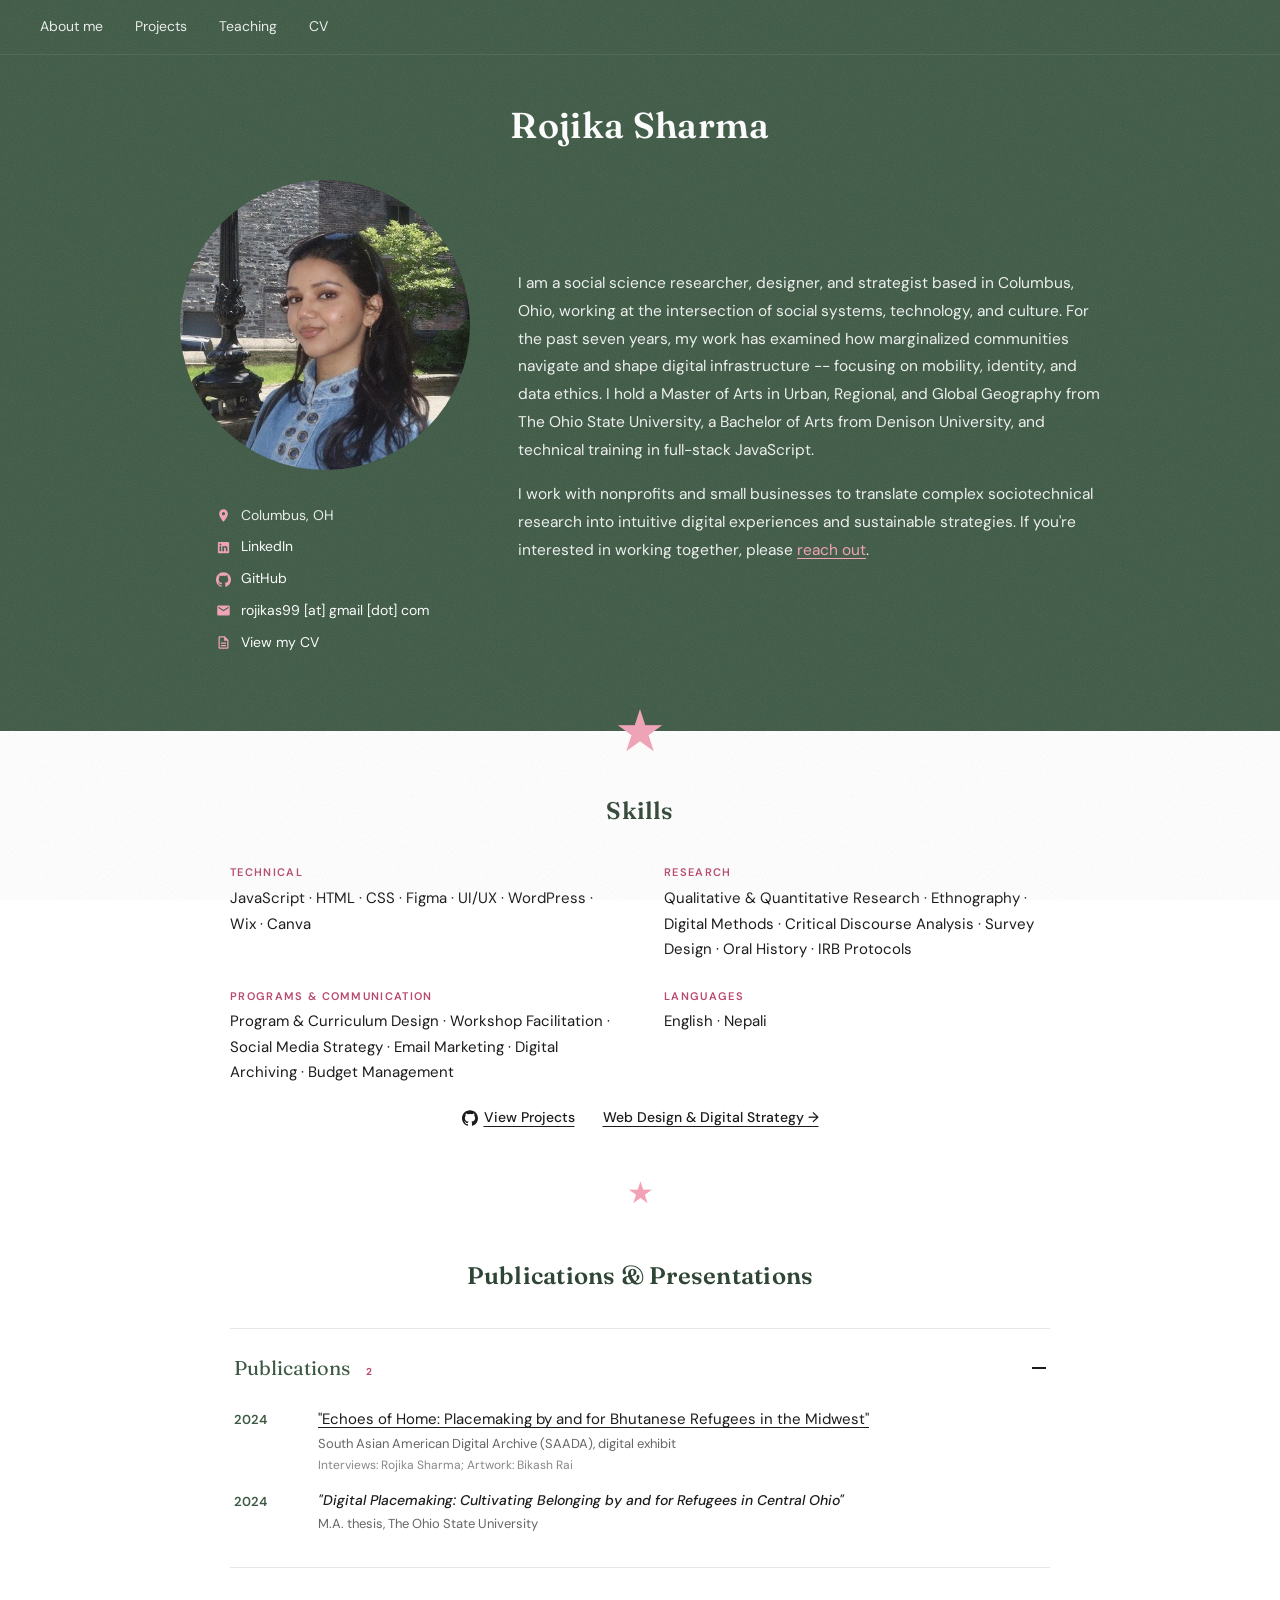
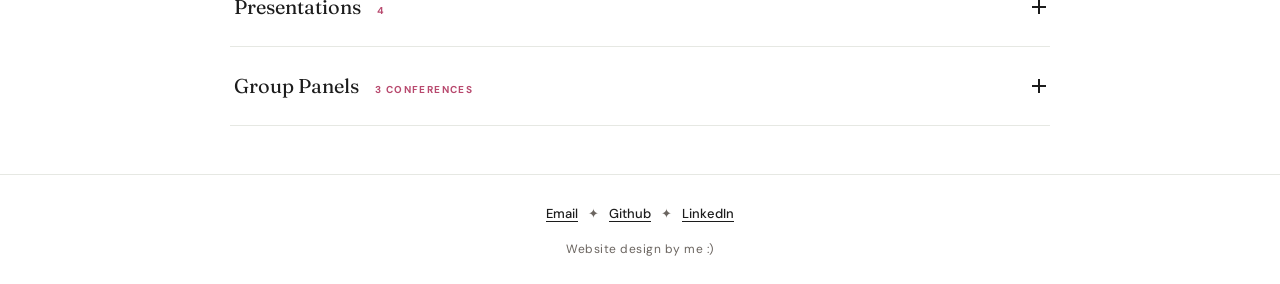
==== index.html @ dc6e2634 "Personal website" ====
<!DOCTYPE html>
<html lang="en">
<head>
  <meta charset="UTF-8"/>
  <meta name="viewport" content="width=device-width, initial-scale=1.0"/>
  <title>Rojika Sharma</title>
  <link href="https://fonts.googleapis.com/css2?family=Fraunces:ital,opsz,wght@0,9..144,400;0,9..144,600;1,9..144,400&family=DM+Sans:wght@300;400;500&display=swap" rel="stylesheet"/>
  <link rel="stylesheet" href="style.css"/>
</head>
<body>

  <!-- NAV -->
  <nav>
    <ul>
      <li><a href="#about">About me</a></li>
      <li><a href="portfolio.html">Projects</a></li>
      <li><a href="teaching.html">Teaching</a></li>
      <li><a href="#cv" class="cv-open">CV</a></li>
    </ul>
  </nav>

  <!-- HERO -->
  <div class="hero">
    <h1>Rojika Sharma</h1>
  </div>

  <!-- SECTION 2 · ABOUT -->
  <section id="about" class="dark-section">
    <div class="about-inner">
      <div class="about-left">
        <div class="about-photo">
          <img src="images/headshot.jpg" alt="Rojika Sharma"/>
        </div>
        <ul class="about-links">
          <li><svg viewBox="0 0 24 24" aria-hidden="true"><path d="M12 2C8.1 2 5 5.1 5 9c0 5.2 7 13 7 13s7-7.8 7-13c0-3.9-3.1-7-7-7zm0 9.5a2.5 2.5 0 1 1 0-5 2.5 2.5 0 0 1 0 5z"/></svg><span>Columbus, OH</span></li>
          <li><svg viewBox="0 0 24 24" aria-hidden="true"><path d="M19 3H5a2 2 0 0 0-2 2v14a2 2 0 0 0 2 2h14a2 2 0 0 0 2-2V5a2 2 0 0 0-2-2zM8.3 18H5.7V9.8h2.6V18zM7 8.7a1.5 1.5 0 1 1 0-3 1.5 1.5 0 0 1 0 3zM18.3 18h-2.6v-4c0-1 0-2.2-1.3-2.2s-1.6 1-1.6 2.1V18h-2.6V9.8h2.5v1.1c.4-.7 1.2-1.3 2.4-1.3 2.6 0 3.1 1.7 3.1 3.9V18z"/></svg><a href="https://www.linkedin.com/in/rojika-s-96830b166" target="_blank">LinkedIn</a></li>
          <li><svg viewBox="0 0 24 24" aria-hidden="true"><path d="M12 .297c-6.63 0-12 5.373-12 12 0 5.303 3.438 9.8 8.205 11.385.6.113.82-.258.82-.577 0-.285-.01-1.04-.015-2.04-3.338.724-4.042-1.61-4.042-1.61C4.422 18.07 3.633 17.7 3.633 17.7c-1.087-.744.084-.729.084-.729 1.205.084 1.838 1.236 1.838 1.236 1.07 1.835 2.809 1.305 3.495.998.108-.776.417-1.305.76-1.605-2.665-.3-5.466-1.332-5.466-5.93 0-1.31.465-2.38 1.235-3.22-.135-.303-.54-1.523.105-3.176 0 0 1.005-.322 3.3 1.23.96-.267 1.98-.399 3-.405 1.02.006 2.04.138 3 .405 2.28-1.552 3.285-1.23 3.285-1.23.645 1.653.24 2.873.12 3.176.765.84 1.23 1.91 1.23 3.22 0 4.61-2.805 5.625-5.475 5.92.42.36.81 1.096.81 2.22 0 1.606-.015 2.896-.015 3.286 0 .315.21.69.825.57C20.565 22.092 24 17.592 24 12.297c0-6.627-5.373-12-12-12"/></svg><a href="https://github.com/rojikasharma" target="_blank">GitHub</a></li>
          <li><svg viewBox="0 0 24 24" aria-hidden="true"><path d="M20 4H4c-1.1 0-2 .9-2 2v12c0 1.1.9 2 2 2h16c1.1 0 2-.9 2-2V6c0-1.1-.9-2-2-2zm0 4-8 5-8-5V6l8 5 8-5v2z"/></svg><a href="mailto:rojikas99@gmail.com">rojikas99 [at] gmail [dot] com</a></li>
          <li id="cv"><svg viewBox="0 0 24 24" aria-hidden="true"><path d="M14 2H6a2 2 0 0 0-2 2v16a2 2 0 0 0 2 2h12a2 2 0 0 0 2-2V8l-6-6zm4 18H6V4h7v5h5v11zM8 12h8v2H8zm0 4h8v2H8z"/></svg><button type="button" class="cv-open">View my CV</button></li>
        </ul>
      </div>
      <div class="about-right">
        <p>I am a social science researcher, designer, and strategist based in Columbus, Ohio, working at the intersection of social systems, technology, and culture. For the past seven years, my work has examined how marginalized communities navigate and shape digital infrastructure -- focusing on mobility, identity, and data ethics. I hold a Master of Arts in Urban, Regional, and Global Geography from The Ohio State University, a Bachelor of Arts from Denison University, and technical training in full-stack JavaScript.</p>
        <p>I work with nonprofits and small businesses to translate complex sociotechnical research into intuitive digital experiences and sustainable strategies. If you're interested in working together, please <a href="mailto:rojikas99@gmail.com" class="about-link">reach out</a>.</p>
      </div>
    </div>
  </section>

  <!-- STAR: green band → white -->
  <div class="star-divider star-seam" aria-hidden="true">★</div>

  <!-- SKILLS -->
  <section id="portfolio" class="cream-section">
    <h2 class="sec-heading">Skills</h2>
    <div class="skills-grid">
      <div>
        <p class="skills-label">Technical</p>
        <p class="skills-text">JavaScript · HTML · CSS · Figma · UI/UX · WordPress · Wix · Canva</p>
      </div>
      <div>
        <p class="skills-label">Research</p>
        <p class="skills-text">Qualitative &amp; Quantitative Research · Ethnography · Digital Methods · Critical Discourse Analysis · Survey Design · Oral History · IRB Protocols</p>
      </div>
      <div>
        <p class="skills-label">Programs &amp; Communication</p>
        <p class="skills-text">Program &amp; Curriculum Design · Workshop Facilitation · Social Media Strategy · Email Marketing · Digital Archiving · Budget Management</p>
      </div>
      <div>
        <p class="skills-label">Languages</p>
        <p class="skills-text">English · Nepali</p>
      </div>
    </div>
    <div class="github-wrap" style="margin-top:20px; gap:28px; flex-wrap:wrap;">
      <a href="https://github.com/rojikasharma" target="_blank" class="btn-github">
        <svg viewBox="0 0 24 24" xmlns="http://www.w3.org/2000/svg"><path d="M12 .297c-6.63 0-12 5.373-12 12 0 5.303 3.438 9.8 8.205 11.385.6.113.82-.258.82-.577 0-.285-.01-1.04-.015-2.04-3.338.724-4.042-1.61-4.042-1.61C4.422 18.07 3.633 17.7 3.633 17.7c-1.087-.744.084-.729.084-.729 1.205.084 1.838 1.236 1.838 1.236 1.07 1.835 2.809 1.305 3.495.998.108-.776.417-1.305.76-1.605-2.665-.3-5.466-1.332-5.466-5.93 0-1.31.465-2.38 1.235-3.22-.135-.303-.54-1.523.105-3.176 0 0 1.005-.322 3.3 1.23.96-.267 1.98-.399 3-.405 1.02.006 2.04.138 3 .405 2.28-1.552 3.285-1.23 3.285-1.23.645 1.653.24 2.873.12 3.176.765.84 1.23 1.91 1.23 3.22 0 4.61-2.805 5.625-5.475 5.92.42.36.81 1.096.81 2.22 0 1.606-.015 2.896-.015 3.286 0 .315.21.69.825.57C20.565 22.092 24 17.592 24 12.297c0-6.627-5.373-12-12-12"/></svg>
        View Projects
      </a>
      <a href="portfolio.html" class="btn-github">Web Design &amp; Digital Strategy →</a>
    </div>
  </section>

  <div class="star-sep" aria-hidden="true">★</div>

  <!-- PUBLICATIONS & PRESENTATIONS: grouped dropdowns -->
  <section id="works" class="white-section">
    <h2 class="sec-heading">Publications &amp; Presentations</h2>
    <div class="project-list">
      <details class="project" open>
        <summary>
          <span class="project-name">Publications</span>
          <span class="project-tags">2</span>
          <span class="project-toggle" aria-hidden="true"></span>
        </summary>
        <div class="project-detail work-rows">
          <div class="work-row">
            <span class="work-year">2024</span>
            <div>
              <a href="https://www.saada.org/explore/exhibits/echoes-of-home" target="_blank" class="work-title">"Echoes of Home: Placemaking by and for Bhutanese Refugees in the Midwest"</a>
              <p class="work-sub">South Asian American Digital Archive (SAADA), digital exhibit</p>
              <p class="panel-people">Interviews: Rojika Sharma; Artwork: Bikash Rai</p>
            </div>
          </div>
          <div class="work-row">
            <span class="work-year">2024</span>
            <div>
              <p class="panel-title">"Digital Placemaking: Cultivating Belonging by and for Refugees in Central Ohio"</p>
              <p class="work-sub">M.A. thesis, The Ohio State University</p>
            </div>
          </div>
        </div>
      </details>
      <details class="project">
        <summary>
          <span class="project-name">Presentations</span>
          <span class="project-tags">4</span>
          <span class="project-toggle" aria-hidden="true"></span>
        </summary>
        <div class="project-detail work-rows">
          <div class="work-row">
            <span class="work-year">2023</span>
            <div>
              <p class="panel-title">"Digital Placemaking of Refugees in Ohio"</p>
              <p class="work-sub">ELDAAG, East Lake Division of the American Association of Geographers</p>
            </div>
          </div>
          <div class="work-row">
            <span class="work-year">2022</span>
            <div>
              <p class="panel-title">"Mapping South Asian Diaspora Aunties on Media"</p>
              <p class="work-sub">South Asian Studies Initiative Brown Bag Series &nbsp;·&nbsp; The Ohio State University</p>
            </div>
          </div>
          <div class="work-row">
            <span class="work-year">2022</span>
            <div>
              <p class="panel-title">"Memefication of South Asian Aunties"</p>
              <p class="work-sub">GLCA Women's, Gender, and Sexuality Studies Conference &nbsp;·&nbsp; Kalamazoo College</p>
            </div>
          </div>
          <div class="work-row">
            <span class="work-year">2019</span>
            <div>
              <p class="panel-title">Harvard Kennedy Public Policy and Leadership Conference</p>
              <p class="work-sub">Harvard Kennedy School</p>
            </div>
          </div>
        </div>
      </details>
      <details class="project">
        <summary>
          <span class="project-name">Group Panels</span>
          <span class="project-tags">3 conferences</span>
          <span class="project-toggle" aria-hidden="true"></span>
        </summary>
        <div class="project-detail work-rows">
          <div class="work-row">
            <span class="work-year">2021–23</span>
            <div>
              <p class="panel-title">"Mapping Multiplicities As Scholar-Activists &amp; Artists in Ohio"</p>
              <p class="work-sub">With Suparna Bhaskaran, Rebecca Nelson, and Emily Hanako Momohara</p>
              <p class="panel-people">bell hooks Symposium, Berea College (2023) &nbsp;·&nbsp; Asian American Studies Conference, Michigan State (2023) &nbsp;·&nbsp; Association for Ethnic Studies Conference, Bowling Green State (2021)</p>
            </div>
          </div>
        </div>
      </details>
    </div>
  </section>


  <!-- FOOTER -->
  <footer>
    <div class="footer-links">
      <a href="mailto:rojikas99@gmail.com">Email</a> ✦
      <a href="https://github.com/rojikasharma" target="_blank">Github</a> ✦
      <a href="https://www.linkedin.com/in/rojika-s-96830b166" target="_blank">LinkedIn</a>
    </div>
    <p class="footer-credit">Website design by me :)</p>
  </footer>

  <!-- CV pop-up: page images so it works on every device, plus the PDF to download -->
  <dialog id="cv-dialog" class="cv-dialog" aria-label="Rojika Sharma CV">
    <div class="cv-dialog-bar">
      <span>Rojika Sharma · CV</span>
      <div class="cv-dialog-actions">
        <a href="Rojika_Sharma_CV.pdf" download class="cv-dl">Download PDF</a>
        <button type="button" class="cv-close" id="cv-close" aria-label="Close">✕</button>
      </div>
    </div>
    <div class="cv-pages">
      <img src="images/cv-page-1.png" alt="CV page 1: education, certifications, research and teaching experience" loading="lazy"/>
      <img src="images/cv-page-2.png" alt="CV page 2: teaching, professional and community experience, publications" loading="lazy"/>
      <img src="images/cv-page-3.png" alt="CV page 3: presentations, leadership, honors, and skills" loading="lazy"/>
    </div>
  </dialog>
  <script>
    (function () {
      var dlg = document.getElementById('cv-dialog');
      document.querySelectorAll('.cv-open').forEach(function (el) {
        el.addEventListener('click', function (e) { e.preventDefault(); dlg.showModal(); });
      });
      // other pages link to index.html#cv: open the CV straight away
      if (location.hash === '#cv') dlg.showModal();
      document.getElementById('cv-close').addEventListener('click', function () { dlg.close(); });
      // close when clicking the dark backdrop outside the CV
      dlg.addEventListener('click', function (e) { if (e.target === dlg) dlg.close(); });
    })();
  </script>
</body>
</html>
---- style.css ----
:root {
  --green:      #3D5944;
  --green-dark: #2F4636;
  --cream:      #EEF1E6;
  --white:      #FFFFFF;
  --pink:       #F2A2B6;
  --pink-muted: #B8496E;
  --teal:       #6E7F52;
  --charcoal:   #1C1C1C;
  --muted:      #6B6560;
  --paper:      #FFFFFF;
  --line:       #E6E8E3;
}

*, *::before, *::after { box-sizing: border-box; margin: 0; padding: 0; }
html { scroll-behavior: smooth; }

body {
  font-family: 'DM Sans', sans-serif;
  font-size: 15px;
  line-height: 1.7;
  background: var(--paper);
  color: var(--charcoal);
}

/* NAV */
nav {
  background: var(--green);
  display: flex;
  justify-content: flex-start;
  gap: 36px;
  align-items: center;
  padding: 14px 40px;
  position: sticky;
  top: 0;
  z-index: 100;
  border-bottom: 1px solid rgba(255,255,255,0.08);
}
.nav-logo {
  width: 36px; height: 36px;
  border-radius: 50%;
  background: rgba(255,255,255,0.15);
  border: 2px solid rgba(255,255,255,0.3);
}
nav ul { display: flex; gap: 32px; list-style: none; }
nav ul a {
  color: var(--white);
  text-decoration: none;
  font-size: 14px;
  font-weight: 400;
  opacity: 0.9;
  transition: opacity 0.2s;
}
nav ul a:hover { opacity: 1; text-decoration: underline; }

/* HERO */
.hero {
  background: var(--green);
  text-align: center;
  padding: 40px 40px 16px;
}
.hero h1 {
  font-family: 'Fraunces', serif;
  font-size: 36px;
  font-weight: 600;
  color: var(--white);
  letter-spacing: 0.01em;
}

/* SECTIONS */
/* One paper background below the green top band; sections are separated by space, not color */
.dark-section, .cream-section, .white-section {
  color: var(--charcoal);
  padding: 56px 40px;
}
#about { background: var(--green); color: var(--white); padding-top: 8px; padding-bottom: 48px; }
#about .about-inner { align-items: center; }
.sec-num {
  font-size: 10px;
  letter-spacing: 0.12em;
  text-transform: uppercase;
  opacity: 0.35;
  position: absolute;
  top: 14px; left: 14px;
}
.dark-num { color: var(--charcoal); }
.sec-heading {
  font-family: 'Fraunces', serif;
  font-size: 24px;
  font-weight: 600;
  text-align: center;
  margin-bottom: 32px;
  letter-spacing: 0.01em;
  color: var(--green-dark);
}


/* ABOUT */
.about-inner {
  display: grid;
  grid-template-columns: 290px 1fr;
  gap: 48px;
  align-items: start;
  max-width: 920px;
  margin: 0 auto;
}
.about-left { display: flex; flex-direction: column; align-items: flex-start; gap: 16px; }
.about-photo img {
  width: 290px;
  height: 290px;
  border-radius: 50%;
  object-fit: cover;
  display: block;
}
.about-right { display: flex; flex-direction: column; gap: 16px; }
.about-right p { font-size: 15.5px; line-height: 1.8; color: rgba(255,255,255,0.92); }

/* PORTFOLIO SKILLS */
.skills-block { max-width: 620px; margin: 0 auto 28px; }
.skills-label {
  font-size: 11px;
  font-weight: 600;
  letter-spacing: 0.12em;
  text-transform: uppercase;
  color: var(--muted);
  margin-bottom: 10px;
  text-align: center;
}
.chips { display: flex; flex-wrap: wrap; gap: 6px 22px; justify-content: center; }
.chip { font-size: 14px; color: var(--charcoal); }

.github-wrap { display: flex; justify-content: center; margin-top: 8px; }
.btn-github {
  display: inline-flex;
  align-items: center;
  gap: 6px;
  color: var(--charcoal);
  text-decoration: underline;
  text-underline-offset: 4px;
  font-size: 14px;
  font-weight: 500;
  transition: color 0.2s;
}
.btn-github:hover { color: var(--pink); }
.btn-github:hover svg { fill: var(--pink); }
.btn-github svg { width: 16px; height: 16px; fill: var(--charcoal); transition: fill 0.2s; flex-shrink: 0; }

/* SELECTED WORKS */
.works-intro { text-align: center; font-size: 14px; color: var(--muted); margin-bottom: 28px; letter-spacing: 0.02em; }
.works-list { max-width: 600px; margin: 0 auto; display: flex; flex-direction: column; gap: 20px; }
.work-item { display: flex; flex-direction: column; gap: 3px; }
.work-title {
  font-size: 15px;
  color: var(--charcoal);
  text-decoration: underline;
  text-underline-offset: 3px;
  font-weight: 400;
  transition: color 0.2s;
}
.work-title:hover { color: var(--pink); }
.work-sub { font-size: 13px; color: #666; }
.work-category {
  font-size: 10px;
  font-weight: 700;
  letter-spacing: 0.14em;
  text-transform: uppercase;
  color: var(--pink-muted);
  padding-bottom: 6px;
  border-bottom: 1px solid var(--line);
  margin-top: 8px;
  margin-bottom: 4px;
}
.panel-title { font-size: 14px; color: var(--charcoal); font-weight: 500; font-style: italic; }
.panel-people { font-size: 12px; color: #888; }

/* CV */
.cv-content { max-width: 580px; margin: 0 auto; display: flex; flex-direction: column; gap: 5px; }
.cv-download {
  color: var(--pink);
  font-size: 14px;
  text-decoration: underline;
  text-underline-offset: 3px;
  margin-bottom: 12px;
  display: inline-block;
  transition: opacity 0.2s;
}
.cv-download:hover { opacity: 0.75; }
.cv-year { font-size: 14px; font-weight: 600; color: rgba(255,255,255,0.85); margin-top: 12px; }
.cv-section-head {
  font-size: 11px;
  font-weight: 700;
  letter-spacing: 0.14em;
  text-transform: uppercase;
  color: var(--pink);
  margin-top: 24px;
  padding-bottom: 6px;
  border-bottom: 1px solid rgba(255,255,255,0.1);
}
.cv-entry { font-size: 14px; color: rgba(255,255,255,0.8); padding-left: 4px; line-height: 1.65; }
.cv-link { color: rgba(255,255,255,0.9); text-decoration: underline; text-underline-offset: 3px; }

/* CONTACT */
.contact-content { max-width: 500px; margin: 0 auto; display: flex; flex-direction: column; gap: 20px; }
.contact-group { display: flex; flex-direction: column; gap: 2px; }
.contact-label { font-size: 12px; font-weight: 600; color: var(--pink-muted); letter-spacing: 0.06em; text-transform: uppercase; }
.contact-val { font-size: 15px; color: var(--charcoal); text-decoration: underline; text-underline-offset: 3px; transition: opacity 0.2s; }
.contact-val:hover { opacity: 0.75; }
.contact-bio { font-size: 14px; color: var(--muted); line-height: 1.75; max-width: 460px; margin-top: 6px; }

/* FOOTER */
footer {
  padding: 28px 40px 24px;
  text-align: center;
  border-top: 1px solid var(--line);
}
.footer-links {
  display: flex;
  justify-content: center;
  align-items: center;
  gap: 10px;
  flex-wrap: wrap;
  margin-bottom: 14px;
  font-size: 13px;
  color: var(--muted);
}
.footer-links a { color: var(--charcoal); text-decoration: underline; text-underline-offset: 3px; font-size: 13px; font-weight: 500; transition: color 0.2s; }
.footer-links a:hover { color: var(--pink); }
.footer-credit { font-size: 12px; color: var(--muted); letter-spacing: 0.04em; }

/* RESPONSIVE */
@media (max-width: 720px) {
  nav { padding: 12px 20px; gap: 18px; }
  nav ul { gap: 14px; }
  .hero { padding: 32px 20px 20px; }
  .hero h1 { font-size: 26px; }
  .dark-section, .cream-section, .white-section { padding: 40px 20px; }
  .about-inner { grid-template-columns: 1fr; gap: 20px; }
  .about-right { padding-top: 0; }
  .about-photo img { width: 220px; height: 220px; }
  .works-list, .cv-content, .contact-content { max-width: 100%; }
}
/* ── PORTFOLIO PAGE ── */
.nav-logo { display: block; }
nav ul a.active { text-decoration: underline; text-underline-offset: 4px; opacity: 1; }

.pf-hero { padding: 64px 40px 72px; }
.pf-eyebrow {
  font-size: 11px;
  font-weight: 600;
  letter-spacing: 0.16em;
  text-transform: uppercase;
  color: var(--pink);
  margin-bottom: 10px;
}
.pf-hero h1 { font-size: 42px; }
.pf-tagline {
  max-width: 560px;
  margin: 16px auto 0;
  font-size: 16px;
  color: rgba(255,255,255,0.8);
}
.pf-hero-actions { display: flex; justify-content: center; gap: 28px; margin-top: 24px; flex-wrap: wrap; }
.btn-solid, .btn-outline-light {
  font-size: 15px;
  font-weight: 500;
  text-decoration: underline;
  text-underline-offset: 5px;
  transition: opacity 0.2s;
}
.btn-solid { color: var(--pink); }
.btn-outline-light { color: var(--white); }
.btn-solid:hover, .btn-outline-light:hover { opacity: 0.75; }

/* Services */
.services-grid {
  display: grid;
  grid-template-columns: repeat(auto-fit, minmax(200px, 1fr));
  gap: 18px;
  max-width: 920px;
  margin: 0 auto;
}
.service-card { color: var(--charcoal); }
.service-icon { color: var(--pink); font-size: 18px; margin-bottom: 8px; }
.service-card h3 { font-family: 'Fraunces', serif; font-size: 17px; font-weight: 600; margin-bottom: 6px; line-height: 1.35; }
.service-card p { font-size: 13px; color: var(--muted); line-height: 1.6; }

/* Projects (accordion) */
.project-list { max-width: 820px; margin: 0 auto; border-top: 1px solid var(--line); }
.project { border-bottom: 1px solid var(--line); }
.project summary {
  display: flex;
  align-items: baseline;
  flex-wrap: wrap;
  gap: 4px 16px;
  position: relative;
  padding: 22px 36px 22px 4px;
  cursor: pointer;
  list-style: none;
}
.project summary::-webkit-details-marker { display: none; }
.project-name {
  font-family: 'Fraunces', serif;
  font-size: 20px;
  color: var(--charcoal);
  transition: color 0.2s;
}
.project summary:hover .project-name,
.project[open] .project-name { color: var(--green); }
.project-tags {
  font-size: 10px;
  font-weight: 700;
  letter-spacing: 0.14em;
  text-transform: uppercase;
  color: var(--pink-muted);
}
.project-toggle { position: absolute; right: 4px; top: 50%; margin-top: -7px; width: 14px; height: 14px; }
.project-toggle::before, .project-toggle::after {
  content: "";
  position: absolute;
  background: var(--charcoal);
  left: 0; top: 6px;
  width: 14px; height: 2px;
  transition: transform 0.25s;
}
.project-toggle::after { transform: rotate(90deg); }
.project[open] .project-toggle::after { transform: rotate(0deg); }
.project summary:focus-visible { outline: 2px solid var(--pink); outline-offset: 2px; }

.project-detail { padding: 0 4px 32px; }
.project-detail > p { font-size: 14px; color: #555; line-height: 1.7; max-width: 640px; margin-bottom: 18px; }
.browser-frame {
  border: 1px solid #DCDED8;
  border-radius: 8px;
  overflow: hidden;
  box-shadow: 0 10px 28px rgba(0,0,0,0.08);
}
.browser-bar { display: flex; gap: 6px; padding: 10px 12px; background: var(--cream); border-bottom: 1px solid #DCDED8; }
.browser-bar span { width: 10px; height: 10px; border-radius: 50%; background: #DCDED8; }
.browser-bar span:first-child { background: var(--pink); }
.browser-view { max-height: 560px; overflow-y: auto; background: var(--white); }
.browser-view img { width: 100%; display: block; }
.shot-placeholder {
  aspect-ratio: 16 / 10;
  display: flex;
  align-items: center;
  justify-content: center;
  background: var(--cream);
  color: var(--muted);
  font-family: 'Fraunces', serif;
  font-size: 17px;
}

/* Process */
.process-list {
  list-style: none;
  max-width: 820px;
  margin: 0 auto;
  display: grid;
  grid-template-columns: repeat(auto-fit, minmax(180px, 1fr));
  gap: 24px;
}
.process-list li { display: flex; flex-direction: column; gap: 6px; }
.process-num { font-family: 'Fraunces', serif; font-size: 28px; color: var(--pink); line-height: 1; }
.process-list h3 { font-size: 15px; font-weight: 500; color: var(--charcoal); }
.process-list p { font-size: 13px; color: var(--muted); line-height: 1.6; }

@media (max-width: 720px) {
  .pf-hero { padding: 40px 20px 36px; }
  .pf-hero h1 { font-size: 30px; }
  .pf-tagline { font-size: 15px; }
  .project summary { flex-wrap: wrap; gap: 4px 12px; }
  .project-name { font-size: 18px; }
  .browser-view { max-height: 420px; }
}
.about-link { color: var(--pink); text-decoration: underline; text-underline-offset: 3px; }
.about-link:hover { opacity: 0.8; }
.project-points { list-style: none; max-width: 640px; margin: -4px 0 20px; display: flex; flex-direction: column; gap: 6px; }
.project-points li { font-size: 14px; color: #555; line-height: 1.6; padding-left: 18px; position: relative; }
.project-points li::before { content: "✦"; position: absolute; left: 0; color: var(--pink); font-size: 11px; top: 3px; }
.project-points strong { color: var(--charcoal); font-weight: 500; }
.project-status {
  font-size: 10px;
  font-weight: 600;
  letter-spacing: 0.1em;
  text-transform: uppercase;
  color: var(--teal);
}
.browser-bar { align-items: center; }
.browser-url {
  margin-left: 10px;
  flex: 1;
  max-width: 320px;
  font-size: 11px;
  color: var(--muted);
  background: var(--white);
  border-radius: 999px;
  padding: 2px 12px;
  white-space: nowrap;
  overflow: hidden;
  text-overflow: ellipsis;
}
.loop-video { display: block; width: 100%; height: auto; aspect-ratio: 1200 / 844; background: #2b2420; }
.frame-note { font-size: 12px; color: var(--muted); margin-top: 10px; }

/* CV buttons */
.cv-actions { display: flex; justify-content: center; gap: 12px; flex-wrap: wrap; }

/* Static film-grain texture over the whole page (no animation) */
body::after {
  content: "";
  position: fixed;
  inset: 0;
  z-index: 1000;
  pointer-events: none;
  opacity: 0.12;
  background-image: url("data:image/svg+xml,%3Csvg xmlns='http://www.w3.org/2000/svg' width='220' height='220'%3E%3Cfilter id='n'%3E%3CfeTurbulence type='fractalNoise' baseFrequency='0.85' numOctaves='3' stitchTiles='stitch'/%3E%3CfeColorMatrix type='saturate' values='0'/%3E%3C/filter%3E%3Crect width='100%25' height='100%25' filter='url(%23n)'/%3E%3C/svg%3E");
  background-size: 220px 220px;
}

/* Grouped panel: one title, several venues */
.panel-group { border-left: 2px solid var(--pink); padding-left: 16px; }
.panel-venues { list-style: none; margin-top: 8px; display: flex; flex-direction: column; gap: 4px; }
.panel-venues li { font-size: 13px; color: #666; }
.venue-year { display: inline-block; min-width: 44px; font-weight: 600; color: var(--charcoal); }
button.btn-solid { font-family: inherit; background: none; border: 0; padding: 0; cursor: pointer; }

/* CV pop-up */
.cv-dialog {
  width: min(860px, calc(100% - 32px));
  max-height: calc(100vh - 48px);
  margin: auto;
  padding: 0;
  border: 0;
  border-radius: 8px;
  background: #ECEDEA;
  overflow: hidden;
  box-shadow: 0 20px 60px rgba(0,0,0,0.4);
}
.cv-dialog[open] { display: flex; flex-direction: column; }
.cv-dialog::backdrop { background: rgba(20,26,18,0.7); }
.cv-dialog-bar {
  display: flex;
  justify-content: space-between;
  align-items: center;
  gap: 12px;
  padding: 12px 16px;
  background: var(--green);
  color: var(--white);
  font-size: 14px;
}
.cv-dialog-actions { display: flex; align-items: center; gap: 10px; }
.cv-dl { color: var(--white); font-size: 13px; text-decoration: underline; text-underline-offset: 3px; }
.cv-dl:hover { opacity: 0.75; }
.cv-close {
  background: transparent;
  border: 0;
  color: var(--white);
  font-size: 18px;
  line-height: 1;
  padding: 6px;
  cursor: pointer;
}
.cv-pages { overflow-y: auto; padding: 16px; display: flex; flex-direction: column; gap: 16px; }
.cv-pages img { width: 100%; display: block; background: var(--white); box-shadow: 0 2px 8px rgba(0,0,0,0.12); }
@media (max-width: 720px) {
  .cv-pages { padding: 8px; gap: 8px; }
}

/* Teaching page course entries */
.course-list { display: flex; flex-direction: column; gap: 22px; }
.course-title { font-family: 'Fraunces', serif; font-size: 17px; color: var(--charcoal); }
.course-meta { font-size: 12px; font-style: italic; color: var(--muted); margin: 2px 0 6px; }
.course p:last-child { font-size: 14px; color: #555; line-height: 1.7; max-width: 640px; }
.pf-hero .pf-tagline { max-width: 640px; }

/* Home page: compact skills, year-led publication rows, one-line contact */
.skills-grid { display: grid; grid-template-columns: 1fr 1fr; gap: 24px 48px; max-width: 760px; margin: 0 auto; }
.skills-grid .skills-label { text-align: left; color: var(--pink-muted); margin-bottom: 4px; }
.skills-text { font-size: 15px; color: var(--charcoal); line-height: 1.7; }
.work-rows { display: flex; flex-direction: column; gap: 14px; }
.work-row { display: grid; grid-template-columns: 72px 1fr; gap: 12px; }
.work-year { font-size: 13px; font-weight: 600; color: var(--green); padding-top: 2px; }
#works .project-list, #portfolio .skills-grid { max-width: 820px; }
.contact-line { text-align: center; font-size: 15px; color: var(--muted); max-width: 560px; margin: -12px auto 18px; }
.contact-links { display: flex; justify-content: center; flex-wrap: wrap; gap: 10px 32px; font-size: 15px; }
.contact-links a { color: var(--charcoal); text-decoration: underline; text-underline-offset: 4px; }
.contact-links a:hover { color: var(--pink-muted); }
#portfolio, #works, #contact { padding-top: 48px; padding-bottom: 48px; }
@media (max-width: 720px) {
  .skills-grid { grid-template-columns: 1fr; }
  .work-row { grid-template-columns: 1fr; gap: 0; }
}

/* Projects page: What I Do as compact rows */
.service-rows { max-width: 820px; margin: 0 auto; border-top: 1px solid var(--line); }
.service-row { display: grid; grid-template-columns: 240px 1fr; gap: 24px; padding: 14px 4px; border-bottom: 1px solid var(--line); }
.service-row h3 { font-family: 'Fraunces', serif; font-size: 17px; font-weight: 600; color: var(--charcoal); }
.service-row p { font-size: 14px; color: var(--muted); line-height: 1.6; }
@media (max-width: 720px) {
  .service-row { grid-template-columns: 1fr; gap: 2px; }
}

/* Location and links under the About photo */
.about-links { list-style: none; display: flex; flex-direction: column; gap: 8px; margin-top: 18px; padding-left: 36px; font-size: 14px; }
.about-links li { display: flex; align-items: center; gap: 10px; color: rgba(255,255,255,0.9); }
.about-links svg { width: 15px; height: 15px; fill: var(--pink); flex-shrink: 0; }
.about-links a { color: var(--white); text-decoration: none; }
.about-links a:hover { text-decoration: underline; text-underline-offset: 3px; }
@media (max-width: 720px) {
  .about-links { padding-left: 0; }
}

/* Projects page: compact closing contact line */
.portfolio-page #contact, #contact:has(> .contact-line:first-child) { padding-top: 32px; padding-bottom: 40px; }
#contact > .contact-line:first-child { margin-top: 0; }
#services { padding-bottom: 32px; }
#projects { padding-bottom: 24px; }
#services { padding-top: 32px; }

/* Pink stars: one on the green/white edge, then one between each section */
.star-divider {
  display: flex;
  align-items: center;
  justify-content: center;
  height: 56px;
  font-size: 58px;
  line-height: 1;
  color: var(--pink);
}
.star-seam { background: linear-gradient(to bottom, var(--green) 50%, var(--paper) 50%); margin-bottom: -16px; position: relative; }
.star-sep { text-align: center; font-size: 30px; line-height: 1; color: var(--pink); margin: 0 auto; }
#contact .btn-solid { color: var(--pink-muted); }
.about-links button { font: inherit; color: var(--white); background: none; border: 0; padding: 0; cursor: pointer; text-align: left; }
.about-links button:hover { text-decoration: underline; text-underline-offset: 3px; }
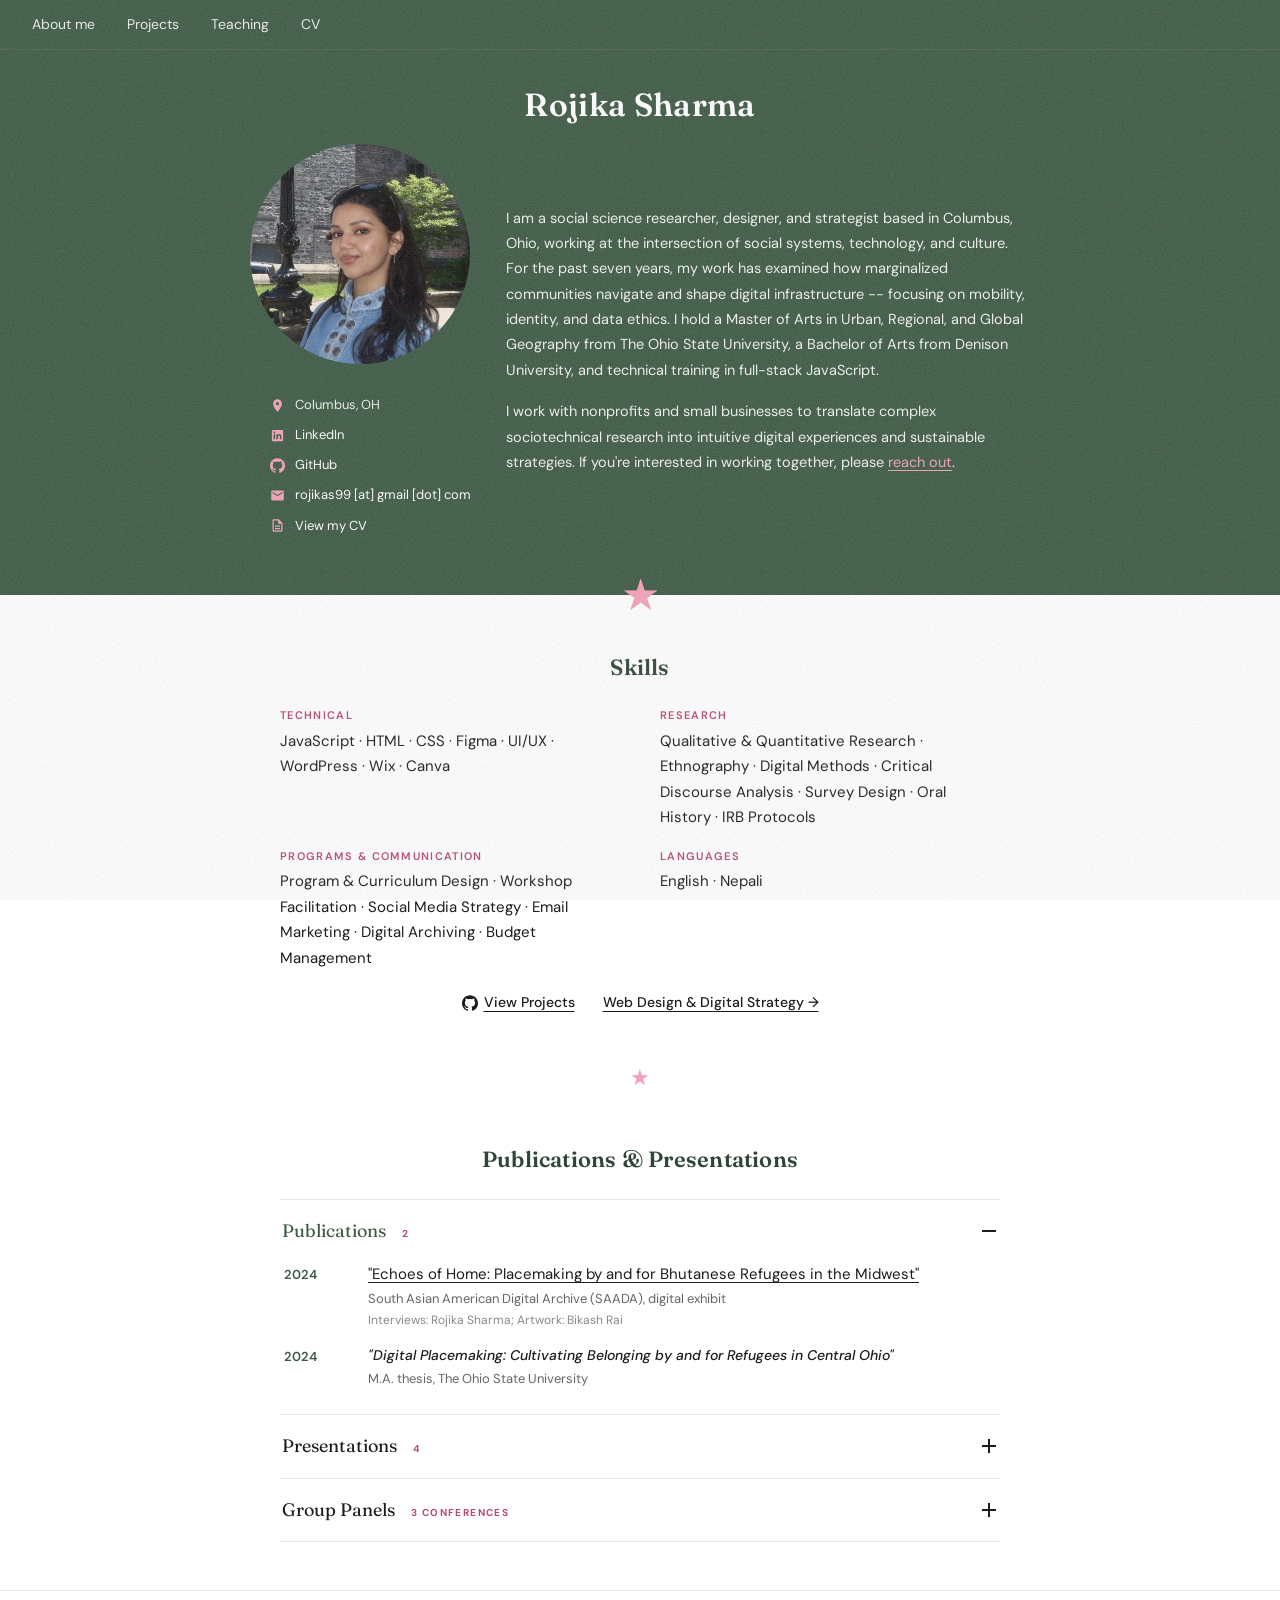
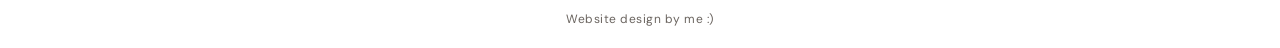
==== commit dc081690: "Tighten layout, stronger grain, remove footer contact links" ====
--- a/index.html
+++ b/index.html
@@ -169,11 +169,6 @@
 
   <!-- FOOTER -->
   <footer>
-    <div class="footer-links">
-      <a href="mailto:rojikas99@gmail.com">Email</a> ✦
-      <a href="https://github.com/rojikasharma" target="_blank">Github</a> ✦
-      <a href="https://www.linkedin.com/in/rojika-s-96830b166" target="_blank">LinkedIn</a>
-    </div>
     <p class="footer-credit">Website design by me :)</p>
   </footer>
 
--- a/style.css
+++ b/style.css
@@ -412,7 +412,7 @@
   inset: 0;
   z-index: 1000;
   pointer-events: none;
-  opacity: 0.12;
+  opacity: 0.2;
   background-image: url("data:image/svg+xml,%3Csvg xmlns='http://www.w3.org/2000/svg' width='220' height='220'%3E%3Cfilter id='n'%3E%3CfeTurbulence type='fractalNoise' baseFrequency='0.85' numOctaves='3' stitchTiles='stitch'/%3E%3CfeColorMatrix type='saturate' values='0'/%3E%3C/filter%3E%3Crect width='100%25' height='100%25' filter='url(%23n)'/%3E%3C/svg%3E");
   background-size: 220px 220px;
 }
@@ -532,3 +532,58 @@
 #contact .btn-solid { color: var(--pink-muted); }
 .about-links button { font: inherit; color: var(--white); background: none; border: 0; padding: 0; cursor: pointer; text-align: left; }
 .about-links button:hover { text-decoration: underline; text-underline-offset: 3px; }
+
+/* ── Compact layout: tighter spacing and a narrower content column ── */
+body { font-size: 14.5px; }
+nav { padding: 12px 32px; }
+.hero { padding: 28px 32px 8px; }
+.hero h1 { font-size: 32px; }
+.pf-hero { padding: 44px 32px 52px; }
+.pf-hero h1 { font-size: 34px; }
+.pf-tagline { font-size: 15px; margin-top: 12px; }
+.pf-hero-actions { margin-top: 18px; }
+.dark-section, .cream-section, .white-section { padding: 32px 32px; }
+#about { padding-top: 4px; padding-bottom: 36px; }
+.sec-heading { font-size: 22px; margin-bottom: 20px; }
+.about-inner { grid-template-columns: 220px 1fr; gap: 36px; max-width: 780px; }
+.about-photo img { width: 220px; height: 220px; }
+.about-right p { font-size: 14.5px; line-height: 1.75; }
+.about-links { padding-left: 20px; margin-top: 14px; font-size: 13px; }
+.skills-grid, #works .project-list, .project-list, .service-rows, #portfolio .skills-grid { max-width: 720px; }
+.skills-grid { gap: 16px 40px; }
+.project summary { padding: 16px 32px 16px 2px; }
+.project-name { font-size: 18px; }
+.project-detail { padding-bottom: 24px; }
+.service-row { grid-template-columns: 210px 1fr; padding: 11px 2px; }
+.star-divider { height: 44px; font-size: 44px; }
+.star-sep { font-size: 22px; padding: 4px 0; }
+#projects { padding-bottom: 16px; }
+#services { padding-top: 24px; }
+footer { padding: 18px 24px; }
+.browser-view { max-height: 460px; }
+
+/* Tablets (iPad portrait and landscape) */
+@media (max-width: 1024px) {
+  .about-inner { grid-template-columns: 190px 1fr; gap: 28px; }
+  .about-photo img { width: 190px; height: 190px; }
+  .about-links { padding-left: 4px; }
+}
+
+/* Phones */
+@media (max-width: 720px) {
+  nav { padding: 12px 16px; }
+  nav ul { gap: 16px; }
+  .hero { padding: 24px 16px 4px; }
+  .hero h1 { font-size: 26px; }
+  .pf-hero { padding: 32px 16px 40px; }
+  .pf-hero h1 { font-size: 26px; }
+  .dark-section, .cream-section, .white-section { padding: 28px 16px; }
+  .about-inner { grid-template-columns: 1fr; gap: 18px; }
+  .about-left { align-items: center; }
+  .about-photo img { width: 180px; height: 180px; }
+  .about-links { padding-left: 0; }
+  .service-row { grid-template-columns: 1fr; }
+  .browser-view { max-height: 380px; }
+  .star-divider { height: 36px; font-size: 36px; }
+}
+.about-links li { white-space: nowrap; }
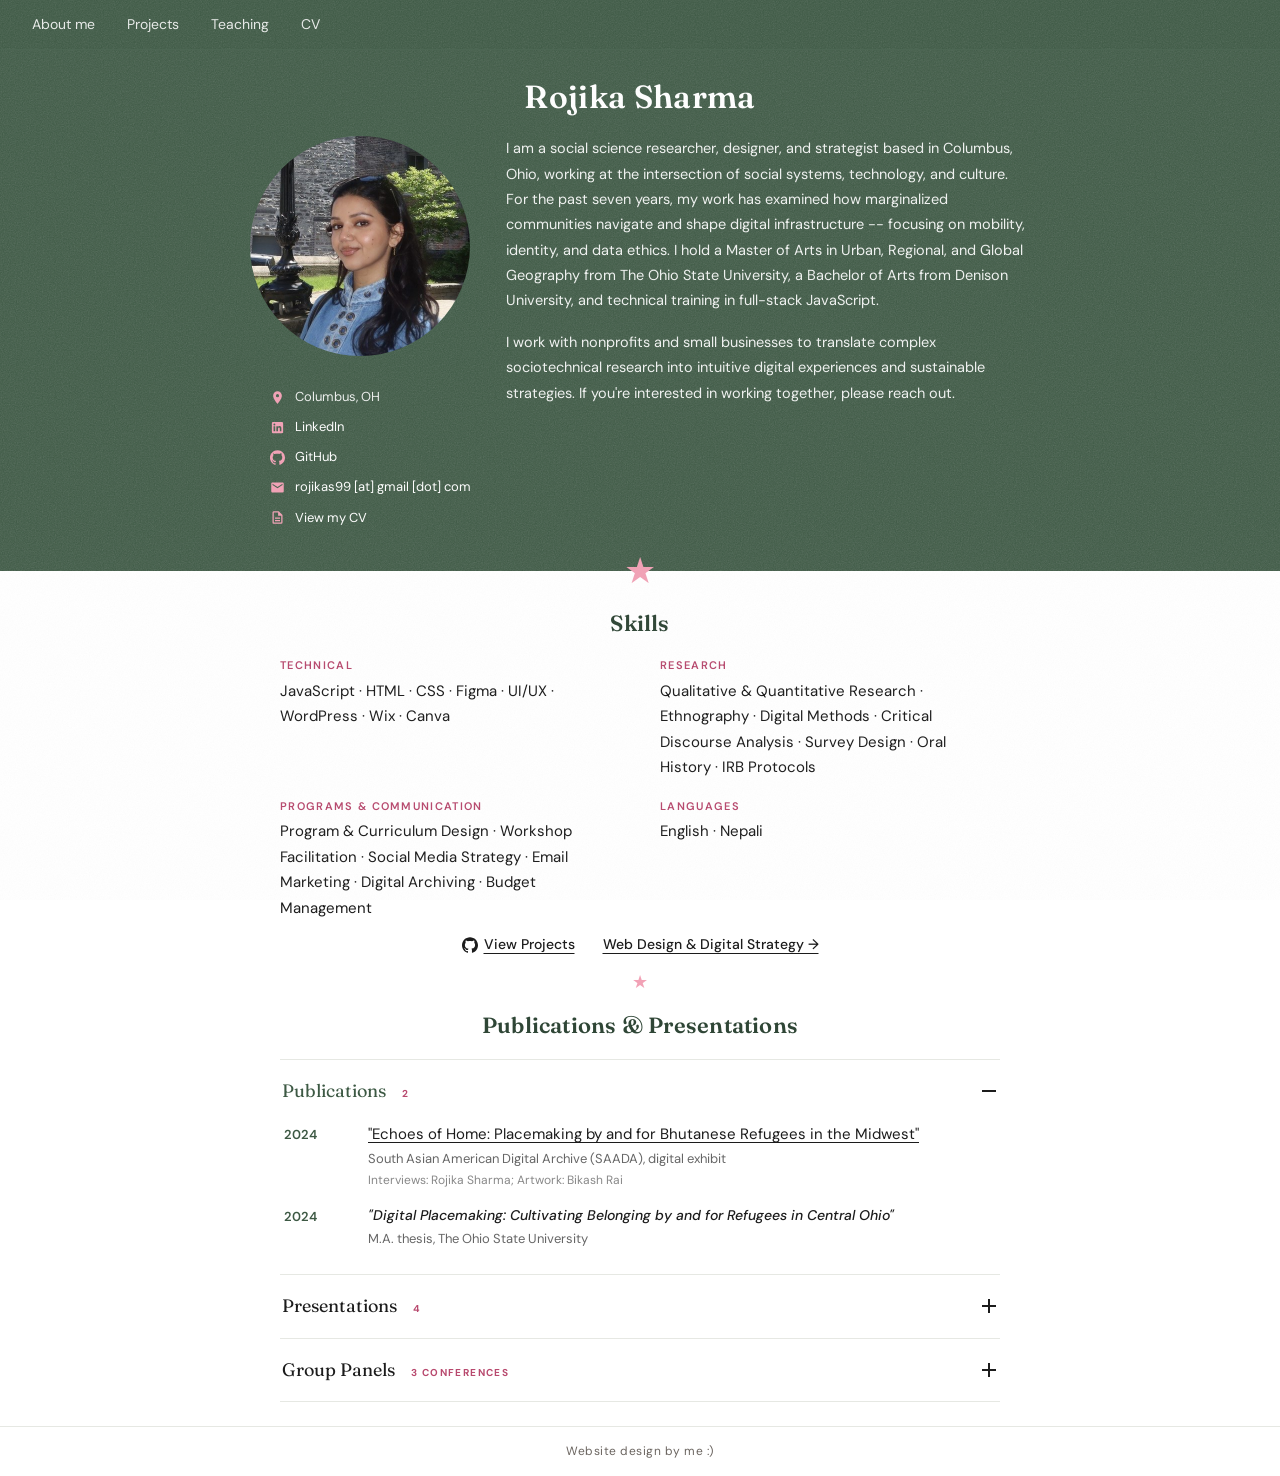
==== commit e1100184: "Plain-text contact lines; remove Work with me" ====
--- a/index.html
+++ b/index.html
@@ -41,7 +41,7 @@
       </div>
       <div class="about-right">
         <p>I am a social science researcher, designer, and strategist based in Columbus, Ohio, working at the intersection of social systems, technology, and culture. For the past seven years, my work has examined how marginalized communities navigate and shape digital infrastructure -- focusing on mobility, identity, and data ethics. I hold a Master of Arts in Urban, Regional, and Global Geography from The Ohio State University, a Bachelor of Arts from Denison University, and technical training in full-stack JavaScript.</p>
-        <p>I work with nonprofits and small businesses to translate complex sociotechnical research into intuitive digital experiences and sustainable strategies. If you're interested in working together, please <a href="mailto:rojikas99@gmail.com" class="about-link">reach out</a>.</p>
+        <p>I work with nonprofits and small businesses to translate complex sociotechnical research into intuitive digital experiences and sustainable strategies. If you're interested in working together, please reach out.</p>
       </div>
     </div>
   </section>
--- a/style.css
+++ b/style.css
@@ -587,3 +587,63 @@
   .star-divider { height: 36px; font-size: 36px; }
 }
 .about-links li { white-space: nowrap; }
+
+/* Tighter still: trim vertical gaps between and around sections */
+.hero { padding: 20px 32px 0; }
+#about { padding-top: 0; padding-bottom: 24px; }
+#about .about-inner { align-items: start; }
+.dark-section, .cream-section, .white-section { padding: 16px 32px; }
+.pf-hero { padding: 32px 32px 36px; }
+.sec-heading { margin-bottom: 14px; }
+.star-divider { height: 36px; font-size: 36px; }
+.star-sep { font-size: 18px; padding: 0; line-height: 1; }
+.github-wrap { margin-top: 12px !important; }
+#projects, #services { padding-top: 16px; padding-bottom: 16px; }
+footer { padding: 14px 24px; margin-top: 8px; }
+@media (max-width: 720px) {
+  .dark-section, .cream-section, .white-section { padding: 14px 16px; }
+  .hero { padding: 16px 16px 0; }
+  .pf-hero { padding: 24px 16px 28px; }
+}
+#portfolio, #works, #contact { padding-top: 16px; padding-bottom: 16px; }
+.hero { padding-bottom: 12px; }
+.star-seam { margin-bottom: 0; }
+
+/* Keep project screenshots and video crisp: lift them above the grain overlay */
+.browser-frame { position: relative; z-index: 1001; }
+/* Nav must stay above the lifted frames when scrolling, so it carries its own grain */
+nav { z-index: 1002; }
+nav::after {
+  content: "";
+  position: absolute;
+  inset: 0;
+  pointer-events: none;
+  opacity: 0.2;
+  background-image: url("data:image/svg+xml,%3Csvg xmlns='http://www.w3.org/2000/svg' width='220' height='220'%3E%3Cfilter id='n'%3E%3CfeTurbulence type='fractalNoise' baseFrequency='0.85' numOctaves='3' stitchTiles='stitch'/%3E%3CfeColorMatrix type='saturate' values='0'/%3E%3C/filter%3E%3Crect width='100%25' height='100%25' filter='url(%23n)'/%3E%3C/svg%3E");
+  background-size: 220px 220px;
+}
+#open-to { padding-top: 8px; padding-bottom: 20px; }
+#open-to .contact-line { margin: 0 auto; }
+.inline-link { color: var(--pink-muted); text-decoration: underline; text-underline-offset: 3px; }
+.inline-link:hover { opacity: 0.75; }
+#open-to a.inline-link { color: var(--pink-muted); }
+
+/* Grain: strong on the green areas, barely-there on white so it stays clean white */
+body::after { opacity: 0.05; }
+.hero, #about, .pf-hero { position: relative; }
+.hero::after, #about::after, .pf-hero::after, nav::after, .star-seam::before {
+  content: "";
+  position: absolute;
+  inset: 0;
+  pointer-events: none;
+  opacity: 0.18;
+  background-image: url("data:image/svg+xml,%3Csvg xmlns='http://www.w3.org/2000/svg' width='220' height='220'%3E%3Cfilter id='n'%3E%3CfeTurbulence type='fractalNoise' baseFrequency='0.85' numOctaves='3' stitchTiles='stitch'/%3E%3CfeColorMatrix type='saturate' values='0'/%3E%3C/filter%3E%3Crect width='100%25' height='100%25' filter='url(%23n)'/%3E%3C/svg%3E");
+  background-size: 220px 220px;
+}
+/* Keep the photo crisp, above all grain layers */
+.about-photo img { position: relative; z-index: 1001; }
+.about-right, .about-links, .hero h1, .pf-hero > * { position: relative; z-index: 1; }
+/* grain only on the green half of the star seam */
+.star-seam::before { bottom: 50%; }
+.star-seam { color: transparent; }
+.star-seam::after { content: "★"; color: var(--pink); position: absolute; left: 0; right: 0; text-align: center; z-index: 2; }
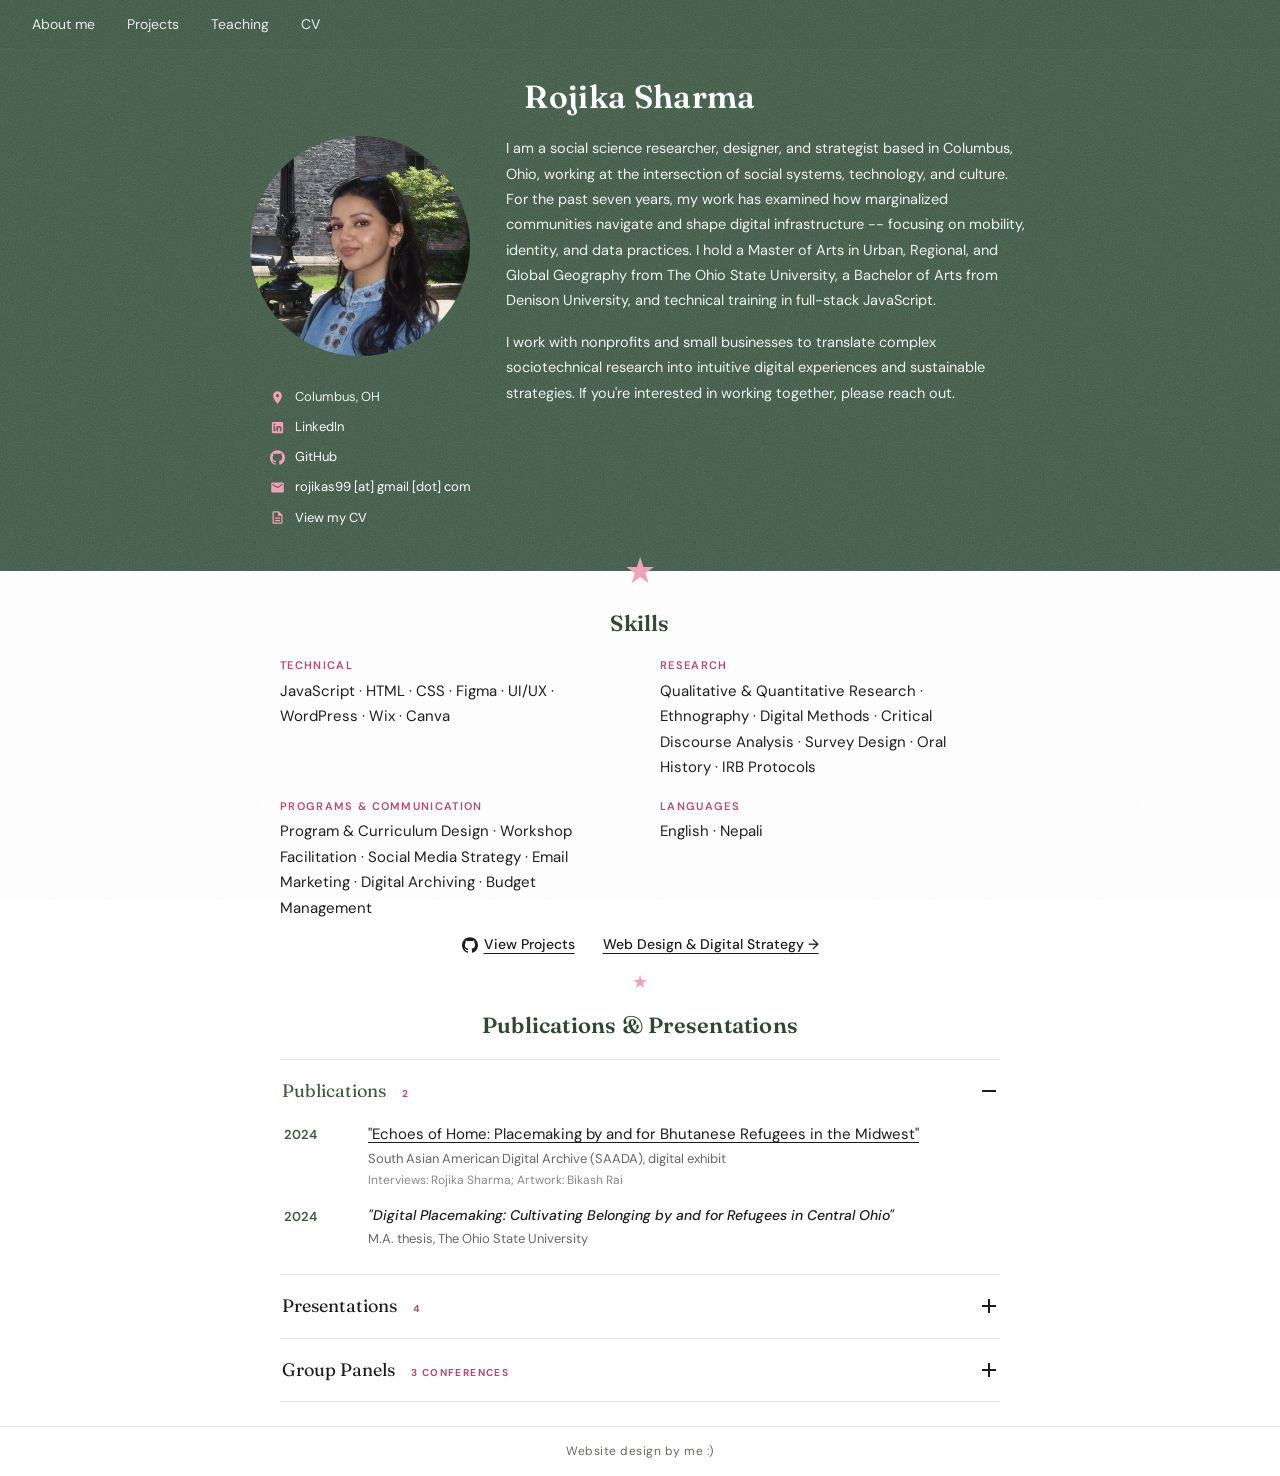
==== commit 47241ce2: "Bio: data practices" ====
--- a/index.html
+++ b/index.html
@@ -40,7 +40,7 @@
         </ul>
       </div>
       <div class="about-right">
-        <p>I am a social science researcher, designer, and strategist based in Columbus, Ohio, working at the intersection of social systems, technology, and culture. For the past seven years, my work has examined how marginalized communities navigate and shape digital infrastructure -- focusing on mobility, identity, and data ethics. I hold a Master of Arts in Urban, Regional, and Global Geography from The Ohio State University, a Bachelor of Arts from Denison University, and technical training in full-stack JavaScript.</p>
+        <p>I am a social science researcher, designer, and strategist based in Columbus, Ohio, working at the intersection of social systems, technology, and culture. For the past seven years, my work has examined how marginalized communities navigate and shape digital infrastructure -- focusing on mobility, identity, and data practices. I hold a Master of Arts in Urban, Regional, and Global Geography from The Ohio State University, a Bachelor of Arts from Denison University, and technical training in full-stack JavaScript.</p>
         <p>I work with nonprofits and small businesses to translate complex sociotechnical research into intuitive digital experiences and sustainable strategies. If you're interested in working together, please reach out.</p>
       </div>
     </div>
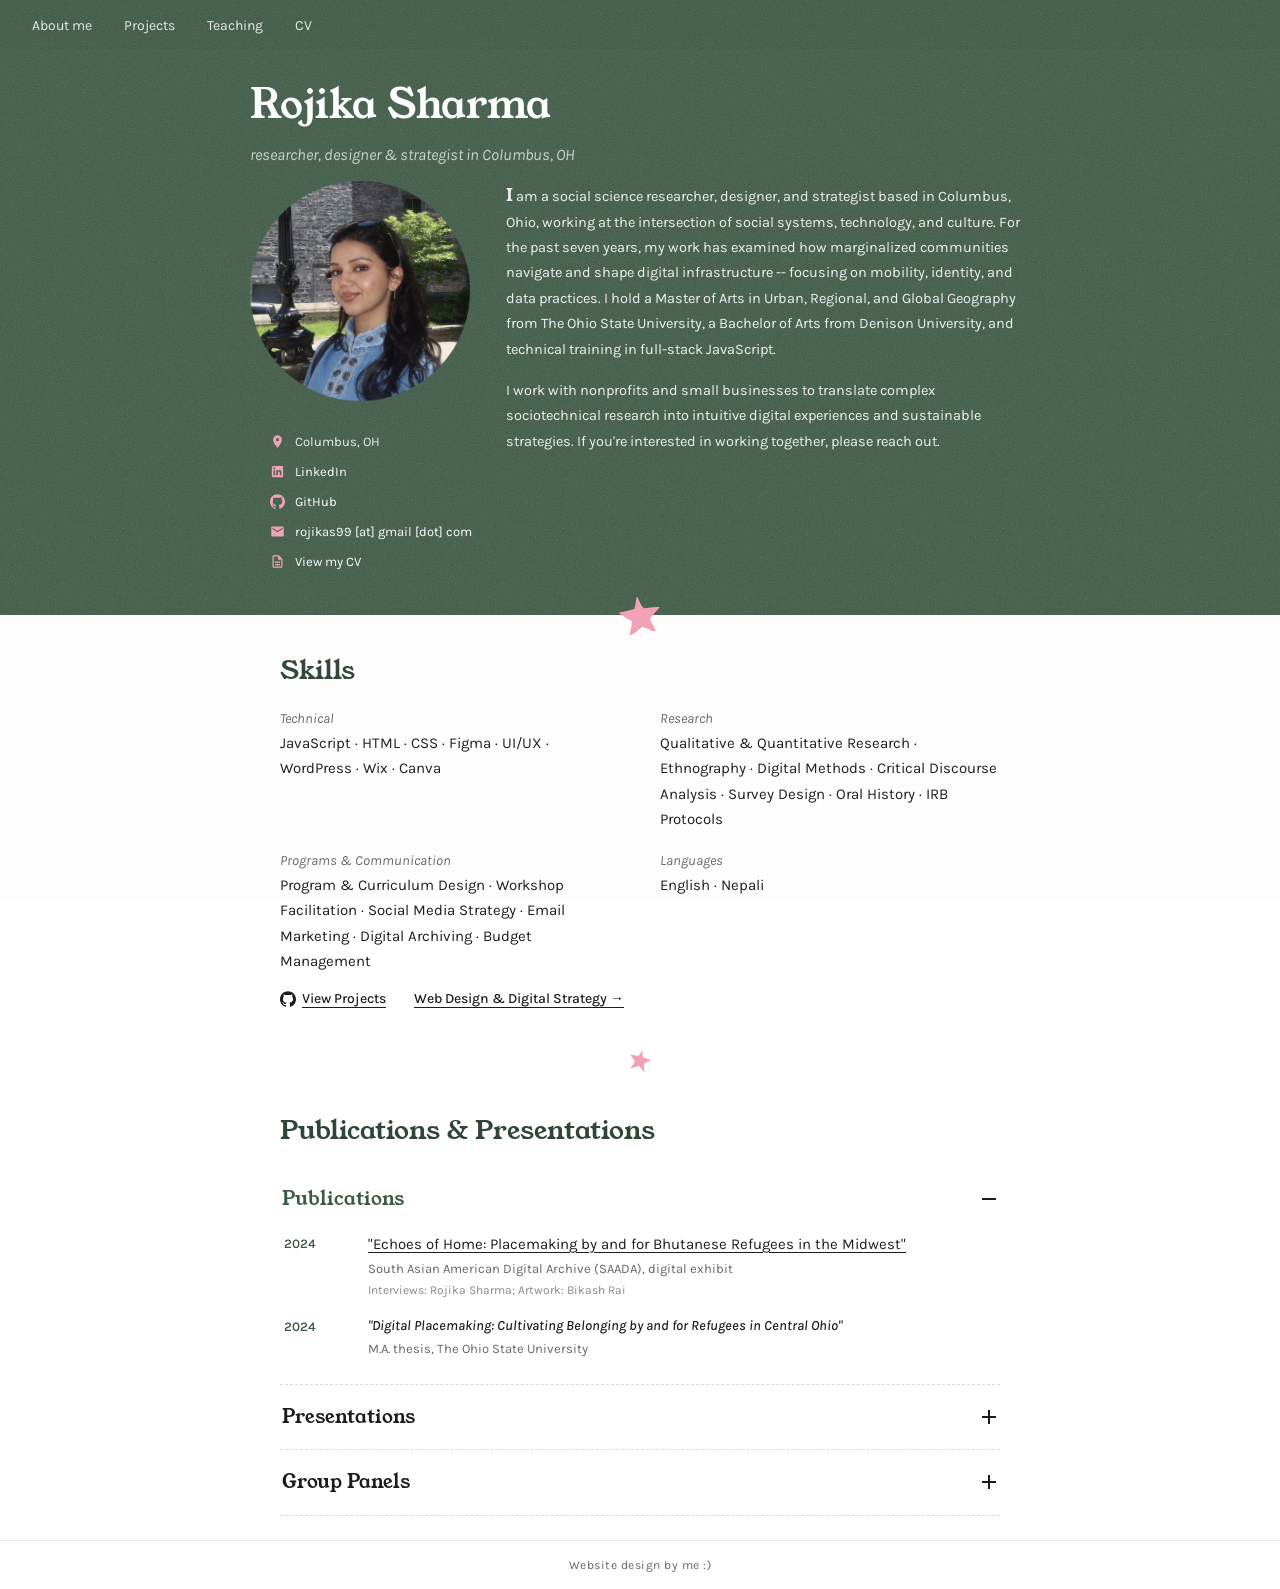
==== commit 5fd08a7a: "New look: fonts, left-aligned layout, hand-drawn stars, lighter sections" ====
--- a/index.html
+++ b/index.html
@@ -4,7 +4,7 @@
   <meta charset="UTF-8"/>
   <meta name="viewport" content="width=device-width, initial-scale=1.0"/>
   <title>Rojika Sharma</title>
-  <link href="https://fonts.googleapis.com/css2?family=Fraunces:ital,opsz,wght@0,9..144,400;0,9..144,600;1,9..144,400&family=DM+Sans:wght@300;400;500&display=swap" rel="stylesheet"/>
+  <link href="https://fonts.googleapis.com/css2?family=Young+Serif&family=Karla:ital,wght@0,400;0,500;0,600;1,400&display=swap" rel="stylesheet"/>
   <link rel="stylesheet" href="style.css"/>
 </head>
 <body>
@@ -22,6 +22,7 @@
   <!-- HERO -->
   <div class="hero">
     <h1>Rojika Sharma</h1>
+    <p class="hand-note">researcher, designer &amp; strategist in Columbus, OH</p>
   </div>
 
   <!-- SECTION 2 · ABOUT -->
@@ -47,7 +48,7 @@
   </section>
 
   <!-- STAR: green band → white -->
-  <div class="star-divider star-seam" aria-hidden="true">★</div>
+  <div class="star-divider star-seam" aria-hidden="true"></div>
 
   <!-- SKILLS -->
   <section id="portfolio" class="cream-section">
@@ -79,7 +80,7 @@
     </div>
   </section>
 
-  <div class="star-sep" aria-hidden="true">★</div>
+  <div class="star-sep" aria-hidden="true"></div>
 
   <!-- PUBLICATIONS & PRESENTATIONS: grouped dropdowns -->
   <section id="works" class="white-section">
@@ -88,7 +89,6 @@
       <details class="project" open>
         <summary>
           <span class="project-name">Publications</span>
-          <span class="project-tags">2</span>
           <span class="project-toggle" aria-hidden="true"></span>
         </summary>
         <div class="project-detail work-rows">
@@ -112,7 +112,6 @@
       <details class="project">
         <summary>
           <span class="project-name">Presentations</span>
-          <span class="project-tags">4</span>
           <span class="project-toggle" aria-hidden="true"></span>
         </summary>
         <div class="project-detail work-rows">
@@ -149,7 +148,6 @@
       <details class="project">
         <summary>
           <span class="project-name">Group Panels</span>
-          <span class="project-tags">3 conferences</span>
           <span class="project-toggle" aria-hidden="true"></span>
         </summary>
         <div class="project-detail work-rows">
--- a/style.css
+++ b/style.css
@@ -647,3 +647,103 @@
 .star-seam::before { bottom: 50%; }
 .star-seam { color: transparent; }
 .star-seam::after { content: "★"; color: var(--pink); position: absolute; left: 0; right: 0; text-align: center; z-index: 2; }
+
+/* ════ Hand-made pass: personal fonts, left-aligned layout, handwritten labels, wobbly stars ════ */
+body { font-family: 'Karla', sans-serif; font-size: 15.5px; }
+.hero h1, .sec-heading, .project-name, .course-title, .service-card h3, .pf-hero h1 {
+  font-family: 'Young Serif', serif;
+  font-weight: 400;
+  letter-spacing: 0;
+}
+
+/* Left-aligned, slightly asymmetric */
+.hero { text-align: left; }
+.hero h1, .hero .hand-note { max-width: 780px; margin-left: auto; margin-right: auto; }
+.hero h1 { font-size: 40px; }
+.hand-note {
+  font-family: 'Caveat', cursive;
+  font-size: 22px;
+  color: var(--pink);
+  transform: rotate(-1.5deg);
+  transform-origin: left;
+  margin-top: -2px;
+}
+.pf-hero { text-align: left; }
+.pf-hero > * { max-width: 720px; margin-left: auto; margin-right: auto; }
+.pf-hero .pf-tagline { margin-left: auto; margin-right: auto; }
+.pf-hero-actions { justify-content: flex-start; }
+.sec-heading { text-align: left; max-width: 720px; margin-left: auto; margin-right: auto; font-size: 26px; }
+#about .about-inner { align-items: start; }
+.about-photo img { transform: rotate(-2deg); }
+.about-right p:first-child::first-letter { font-family: 'Young Serif', serif; font-size: 1.15em; }
+
+/* Handwritten labels instead of small uppercase tags */
+.skills-label, .skills-grid .skills-label, .work-category, .pf-eyebrow, .label, .project-tags, .project-status {
+  font-family: 'Caveat', cursive;
+  text-transform: none;
+  letter-spacing: 0;
+  font-weight: 500;
+}
+.skills-label, .skills-grid .skills-label { font-size: 21px; margin-bottom: 0; }
+.work-category { font-size: 21px; border-bottom: 0; padding-bottom: 0; }
+.pf-eyebrow { font-size: 22px; transform: rotate(-2deg); display: inline-block; }
+.project-tags { font-size: 18px; }
+.project-status { font-size: 18px; }
+.project-status::before { content: "~ "; }
+
+/* Lighter dropdowns: title on its own line, note underneath, softer dashed rules */
+.project-list, .service-rows { border-top: 0; }
+.project { border-bottom: 1px dashed #d9dcd4; }
+.project summary { flex-direction: column; align-items: flex-start; gap: 0; }
+.project-name { font-size: 19px; }
+
+/* What I Do as a paragraph */
+.what-i-do { max-width: 720px; margin: 0 auto; font-size: 16px; line-height: 1.85; color: #3a3a3a; }
+.what-i-do strong { font-weight: 600; color: var(--charcoal); background: linear-gradient(transparent 62%, rgba(242,162,182,0.45) 62%); }
+
+/* Hand-drawn wobbly stars */
+.star-divider, .star-sep {
+  color: transparent;
+  background-repeat: no-repeat;
+  background-position: center;
+}
+.star-sep {
+  height: 30px;
+  background-image: url("data:image/svg+xml,%3Csvg xmlns='http://www.w3.org/2000/svg' viewBox='0 0 100 100'%3E%3Cpath d='M50 6 C53 21 56 32 61 37 C71 38 83 36 95 40 C85 48 76 55 70 62 C73 74 78 84 80 95 C69 88 60 80 51 76 C41 82 31 88 19 94 C23 82 28 72 31 61 C22 54 13 47 5 38 C18 37 29 36 40 35 C44 26 47 17 50 6 Z' fill='%23F2A2B6'/%3E%3C/svg%3E");
+  background-size: 24px 24px;
+}
+.star-sep:nth-of-type(odd) { transform: rotate(14deg); }
+.star-sep:nth-of-type(even) { transform: rotate(-11deg); background-size: 19px 19px; }
+.star-seam::after {
+  content: "";
+  inset: 0;
+  background: url("data:image/svg+xml,%3Csvg xmlns='http://www.w3.org/2000/svg' viewBox='0 0 100 100'%3E%3Cpath d='M50 6 C53 21 56 32 61 37 C71 38 83 36 95 40 C85 48 76 55 70 62 C73 74 78 84 80 95 C69 88 60 80 51 76 C41 82 31 88 19 94 C23 82 28 72 31 61 C22 54 13 47 5 38 C18 37 29 36 40 35 C44 26 47 17 50 6 Z' fill='%23F2A2B6'/%3E%3C/svg%3E") no-repeat center / 46px 46px;
+  transform: rotate(-9deg);
+}
+
+@media (max-width: 720px) {
+  .hero h1 { font-size: 30px; }
+  .hand-note { font-size: 19px; }
+  .sec-heading { font-size: 23px; }
+}
+.pf-eyebrow { display: block; transform: rotate(-1.5deg); transform-origin: left; margin-bottom: 2px; }
+.pf-hero .pf-tagline { max-width: 720px; }
+.github-wrap { justify-content: flex-start !important; max-width: 720px; margin-left: auto !important; margin-right: auto !important; }
+#open-to .contact-line { text-align: left; max-width: 720px; }
+.star-sep { max-width: 720px; margin: 0 auto; background-position: left 40px center; }
+.star-sep { display: block; height: 30px !important; margin: 18px auto !important; padding: 0 !important; }
+.pf-hero h1 { max-width: 720px; }
+.star-sep { width: 30px; max-width: 30px; background-position: center; }
+
+/* Labels: quiet italic instead of pink handwriting */
+.hand-note, .skills-label, .skills-grid .skills-label, .work-category, .pf-eyebrow, .label, .project-tags, .project-status {
+  font-family: 'Karla', sans-serif;
+  font-style: italic;
+  font-weight: 400;
+  transform: none;
+}
+.skills-label, .skills-grid .skills-label, .work-category, .project-tags, .label { color: var(--muted); font-size: 14px; }
+.project-status { color: var(--teal); font-size: 13.5px; }
+.hand-note { color: rgba(255,255,255,0.75); font-size: 16px; margin-top: 2px; }
+.pf-eyebrow { color: rgba(255,255,255,0.7); font-size: 14px; }
+@media (max-width: 720px) { .hand-note { font-size: 15px; } }
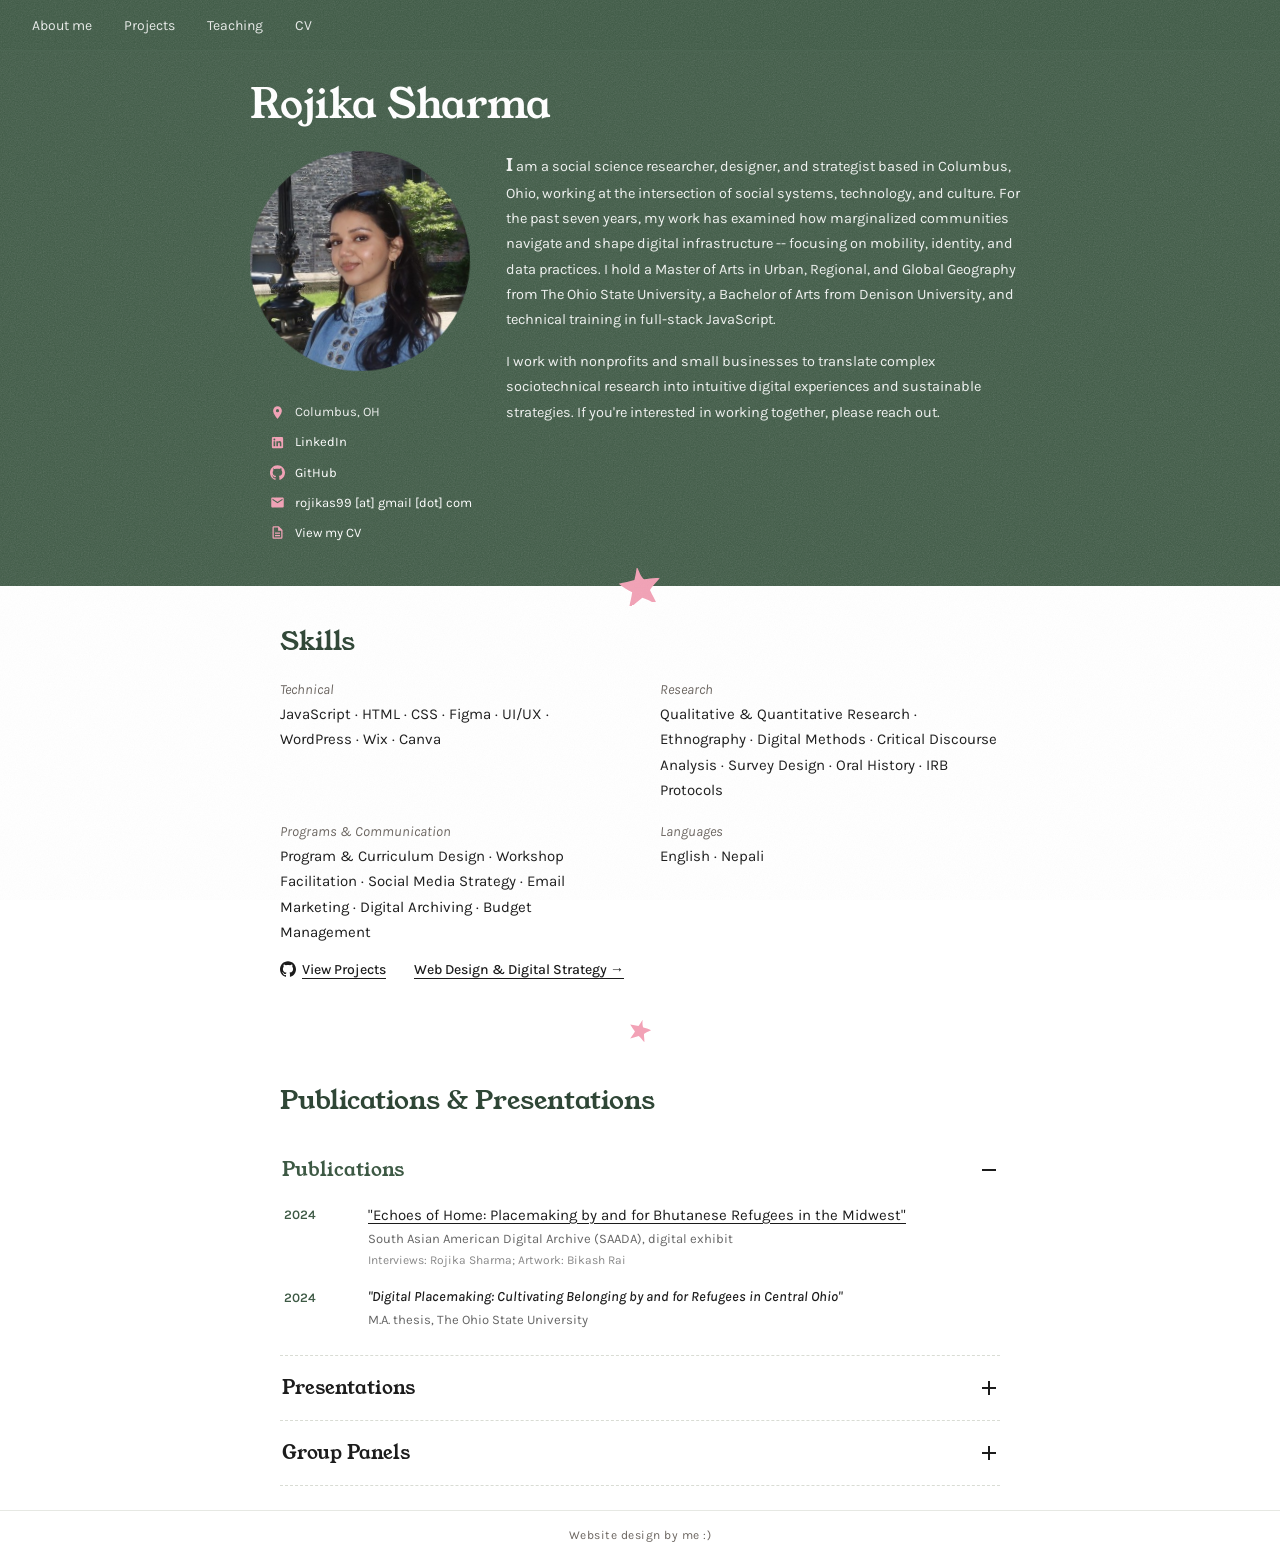
==== commit 0ab374d6: "Handwritten notes on Projects page; remove subtitle under name" ====
--- a/index.html
+++ b/index.html
@@ -22,7 +22,6 @@
   <!-- HERO -->
   <div class="hero">
     <h1>Rojika Sharma</h1>
-    <p class="hand-note">researcher, designer &amp; strategist in Columbus, OH</p>
   </div>
 
   <!-- SECTION 2 · ABOUT -->
--- a/style.css
+++ b/style.css
@@ -747,3 +747,13 @@
 .hand-note { color: rgba(255,255,255,0.75); font-size: 16px; margin-top: 2px; }
 .pf-eyebrow { color: rgba(255,255,255,0.7); font-size: 14px; }
 @media (max-width: 720px) { .hand-note { font-size: 15px; } }
+
+/* Projects page keeps the pink handwritten notes */
+.projects-page .pf-eyebrow, .projects-page .project-tags, .projects-page .project-status {
+  font-family: 'Caveat', cursive;
+  font-style: normal;
+  font-weight: 500;
+}
+.projects-page .pf-eyebrow { color: var(--pink); font-size: 22px; transform: rotate(-1.5deg); }
+.projects-page .project-tags { color: var(--pink-muted); font-size: 18px; }
+.projects-page .project-status { color: var(--teal); font-size: 18px; }
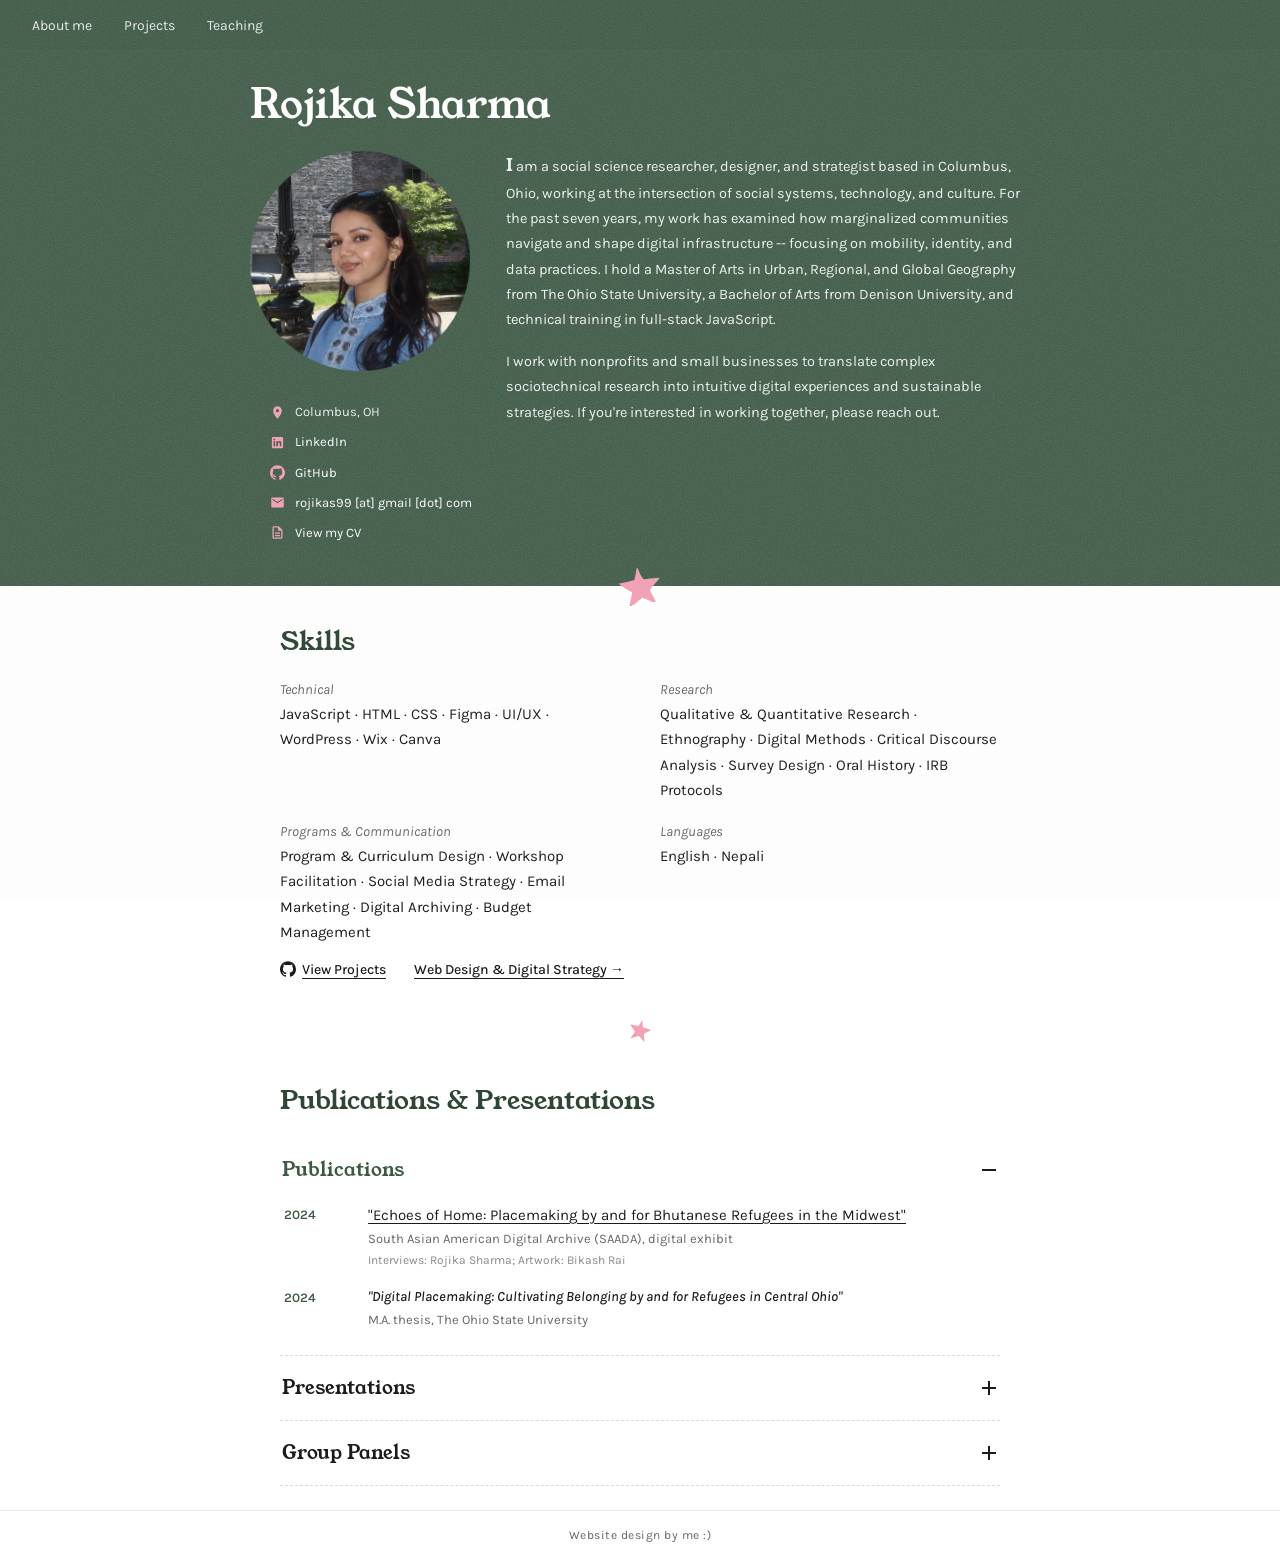
==== commit faaa9881: "Remove CV from nav" ====
--- a/index.html
+++ b/index.html
@@ -15,7 +15,6 @@
       <li><a href="#about">About me</a></li>
       <li><a href="portfolio.html">Projects</a></li>
       <li><a href="teaching.html">Teaching</a></li>
-      <li><a href="#cv" class="cv-open">CV</a></li>
     </ul>
   </nav>
 
